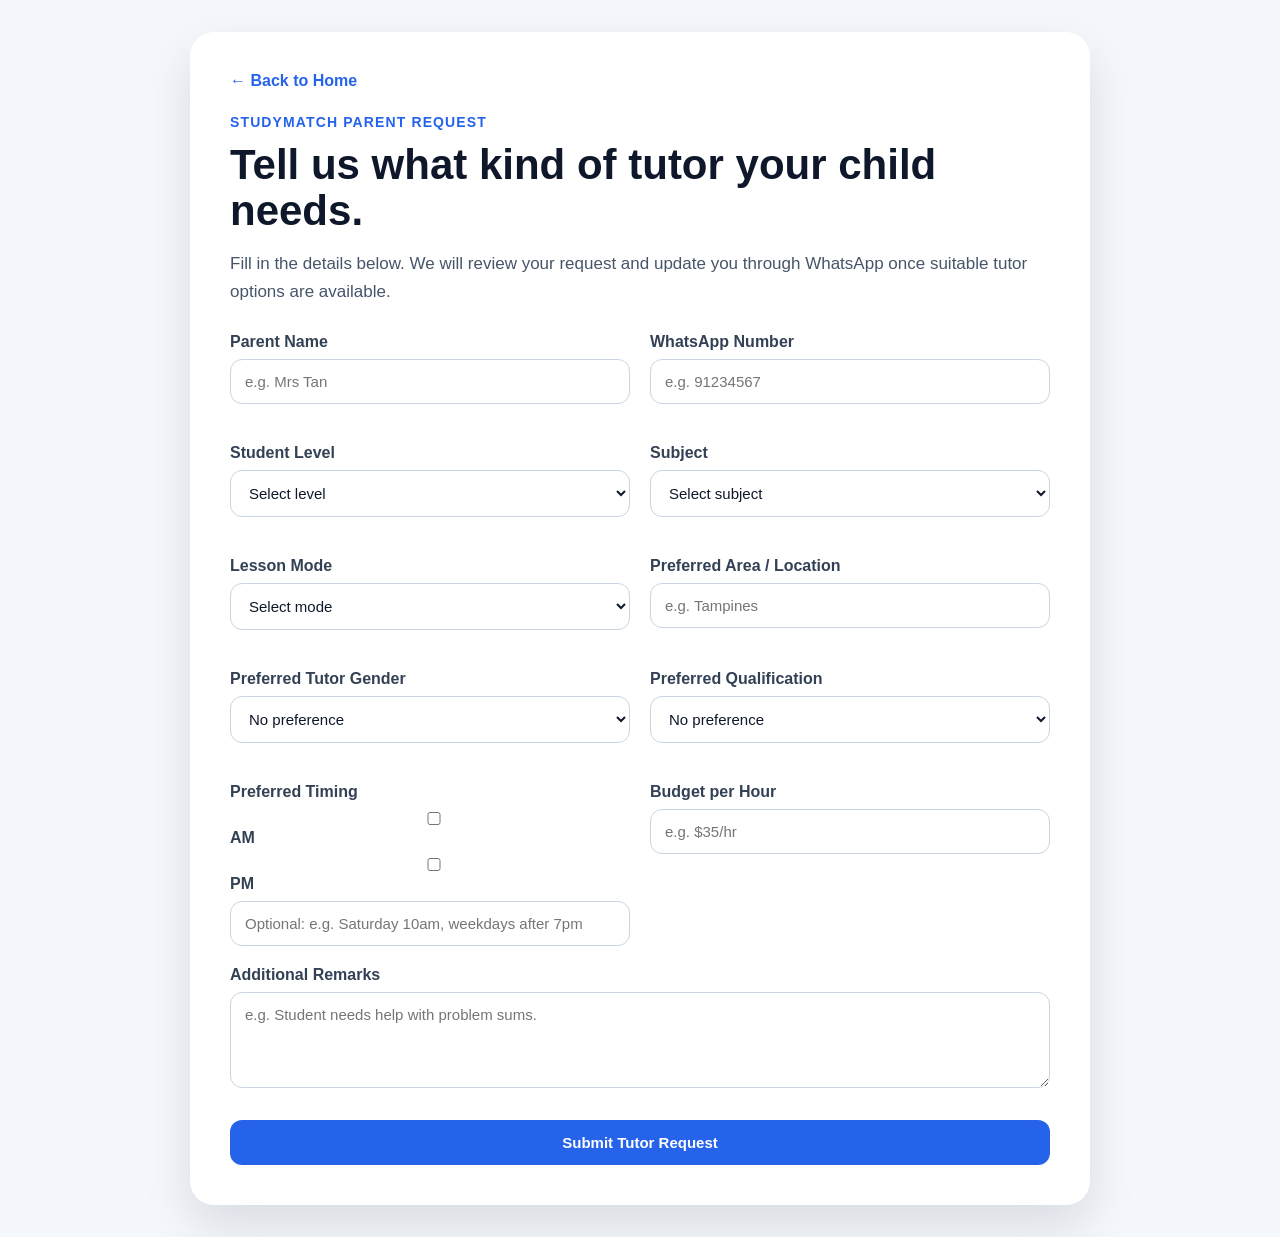
==== parent-request.html @ 978fb768 "Update parent timing preference fields" ====
<!DOCTYPE html>
<html lang="en">
<head>
  <meta charset="UTF-8" />
  <meta name="viewport" content="width=device-width, initial-scale=1.0" />
  <title>StudyMatch | Parent Tutor Request</title>
  <link rel="stylesheet" href="css/style.css" />
</head>
<body>
  <main class="page-wrapper">
    <section class="form-card">
      <a href="./index.html" class="back-link">← Back to Home</a>

      <p class="eyebrow">StudyMatch Parent Request</p>
      <h1>Tell us what kind of tutor your child needs.</h1>

      <p class="hero-text">
        Fill in the details below. We will review your request and update you through
        WhatsApp once suitable tutor options are available.
      </p>

      <form id="parentRequestForm">
        <div class="form-grid">
          <div class="form-group">
            <label for="parentName">Parent Name</label>
            <input type="text" id="parentName" required placeholder="e.g. Mrs Tan" />
          </div>

          <div class="form-group">
            <label for="whatsappNumber">WhatsApp Number</label>
            <input type="tel" id="whatsappNumber" required placeholder="e.g. 91234567" />
          </div>

          <div class="form-group">
            <label for="studentLevel">Student Level</label>
            <select id="studentLevel" required>
              <option value="">Select level</option>
              <option>Primary 1</option>
              <option>Primary 2</option>
              <option>Primary 3</option>
              <option>Primary 4</option>
              <option>Primary 5</option>
              <option>Primary 6</option>
              <option>Secondary 1</option>
              <option>Secondary 2</option>
              <option>Secondary 3</option>
              <option>Secondary 4</option>
              <option>JC 1</option>
              <option>JC 2</option>
            </select>
          </div>

          <div class="form-group">
  <label for="subjects">Subject</label>
  <select id="subjects" required>
    <option value="">Select subject</option>

    <optgroup label="Primary School">
      <option>Primary English</option>
      <option>Primary Mathematics</option>
      <option>Primary Science</option>
      <option>Primary Chinese</option>
      <option>Primary Malay</option>
      <option>Primary Tamil</option>
      <option>Primary Higher Chinese</option>
      <option>Primary Higher Malay</option>
      <option>Primary Higher Tamil</option>
    </optgroup>

    <optgroup label="Secondary School - Core Subjects">
      <option>Secondary English</option>
      <option>Secondary Mathematics</option>
      <option>Secondary Additional Mathematics</option>
      <option>Secondary Science</option>
      <option>Secondary Chinese</option>
      <option>Secondary Malay</option>
      <option>Secondary Tamil</option>
      <option>Secondary Higher Chinese</option>
      <option>Secondary Higher Malay</option>
      <option>Secondary Higher Tamil</option>
      <option>Secondary Literature</option>
      <option>Secondary History</option>
      <option>Secondary Geography</option>
      <option>Secondary Social Studies</option>
    </optgroup>

    <optgroup label="Secondary School - Sciences">
      <option>Secondary Biology</option>
      <option>Secondary Chemistry</option>
      <option>Secondary Physics</option>
      <option>Secondary Combined Science (Bio/Chem)</option>
      <option>Secondary Combined Science (Chem/Physics)</option>
      <option>Secondary Combined Science (Physics/Bio)</option>
    </optgroup>

    <optgroup label="Secondary School - Other Subjects">
      <option>Principles of Accounts (POA)</option>
      <option>Design and Technology (D&T)</option>
      <option>Food and Consumer Education (FCE)</option>
      <option>Art</option>
      <option>Music</option>
    </optgroup>

    <optgroup label="Junior College / A-Level">
      <option>JC General Paper (GP)</option>
      <option>JC Project Work</option>
      <option>JC H1 Mathematics</option>
      <option>JC H2 Mathematics</option>
      <option>JC Further Mathematics</option>
      <option>JC H1 Biology</option>
      <option>JC H2 Biology</option>
      <option>JC H1 Chemistry</option>
      <option>JC H2 Chemistry</option>
      <option>JC H1 Physics</option>
      <option>JC H2 Physics</option>
      <option>JC Economics</option>
      <option>JC Literature</option>
      <option>JC History</option>
      <option>JC Geography</option>
      <option>JC China Studies in English</option>
      <option>JC Knowledge and Inquiry</option>
    </optgroup>

    <optgroup label="Others">
      <option>Phonics / Reading</option>
      <option>Creative Writing</option>
      <option>Study Skills / Exam Preparation</option>
      <option>Others</option>
    </optgroup>
  </select>
</div>

          <div class="form-group">
            <label for="lessonMode">Lesson Mode</label>
            <select id="lessonMode" required>
              <option value="">Select mode</option>
              <option>Physical</option>
              <option>Online</option>
              <option>Either</option>
            </select>
          </div>

          <div class="form-group">
            <label for="area">Preferred Area / Location</label>
            <input type="text" id="area" required placeholder="e.g. Tampines" />
          </div>

          <div class="form-group">
            <label for="preferredGender">Preferred Tutor Gender</label>
            <select id="preferredGender">
              <option>No preference</option>
              <option>Male</option>
              <option>Female</option>
            </select>
          </div>

          <div class="form-group">
            <label for="qualification">Preferred Qualification</label>
            <select id="qualification">
              <option>No preference</option>
              <option>Diploma and above</option>
              <option>Undergraduate and above</option>
              <option>Degree holder</option>
              <option>MOE / NIE-trained</option>
            </select>
          </div>

          <div class="form-group">
  <label>Preferred Timing</label>

  <div class="timing-toggle">
    <label class="timing-option">
      <input type="checkbox" name="preferredTimingPeriod" value="AM" />
      <span>AM</span>
    </label>

    <label class="timing-option">
      <input type="checkbox" name="preferredTimingPeriod" value="PM" />
      <span>PM</span>
    </label>
  </div>

  <input
    type="text"
    id="specificTiming"
    class="timing-input"
    placeholder="Optional: e.g. Saturday 10am, weekdays after 7pm"
  />
</div>

          <div class="form-group">
            <label for="budget">Budget per Hour</label>
            <input type="text" id="budget" placeholder="e.g. $35/hr" />
          </div>
        </div>

        <div class="form-group full-width">
          <label for="remarks">Additional Remarks</label>
          <textarea id="remarks" rows="4" placeholder="e.g. Student needs help with problem sums."></textarea>
        </div>

        <button type="submit" class="btn btn-primary full-button">
          Submit Tutor Request
        </button>
      </form>

      <div id="confirmationBox" class="confirmation-box hidden">
        <h2>Request Submitted Successfully</h2>
        <p id="confirmationText"></p>

        <h3>Generated Telegram Job Message</h3>
        <textarea id="telegramMessage" rows="12" readonly></textarea>

        <button id="copyTelegramMessage" class="btn btn-secondary full-button">
          Copy Telegram Message
        </button>
      </div>
    </section>
  </main>

  <script src="js/storage.js"></script>
  <script src="js/parent-request.js"></script>
</body>
</html>
---- css/style.css ----
* {
  box-sizing: border-box;
}

body {
  margin: 0;
  font-family: Arial, Helvetica, sans-serif;
  background: #f4f7fb;
  color: #1f2937;
}

.page-wrapper {
  min-height: 100vh;
  display: flex;
  justify-content: center;
  align-items: center;
  padding: 32px 16px;
}

.hero-card,
.form-card {
  width: 100%;
  max-width: 900px;
  background: #ffffff;
  border-radius: 24px;
  padding: 40px;
  box-shadow: 0 20px 50px rgba(15, 23, 42, 0.12);
}

.hero-card {
  max-width: 760px;
  text-align: center;
}

.eyebrow {
  margin: 0 0 12px;
  font-size: 14px;
  font-weight: 700;
  letter-spacing: 0.08em;
  text-transform: uppercase;
  color: #2563eb;
}

h1 {
  margin: 0 0 16px;
  font-size: 42px;
  line-height: 1.1;
  color: #0f172a;
}

h2 {
  margin-top: 0;
  color: #0f172a;
}

h3 {
  margin-top: 24px;
  color: #0f172a;
}

.hero-text {
  margin: 0 0 28px;
  font-size: 17px;
  line-height: 1.6;
  color: #475569;
}

.button-group {
  display: flex;
  gap: 16px;
  justify-content: center;
  flex-wrap: wrap;
}

.btn {
  display: inline-block;
  border: none;
  border-radius: 12px;
  padding: 14px 20px;
  font-size: 15px;
  font-weight: 700;
  text-decoration: none;
  cursor: pointer;
  transition: 0.2s ease;
}

.btn-primary {
  background: #2563eb;
  color: #ffffff;
}

.btn-primary:hover {
  background: #1d4ed8;
}

.btn-secondary {
  background: #e2e8f0;
  color: #0f172a;
}

.btn-secondary:hover {
  background: #cbd5e1;
}

.disabled-link {
  opacity: 0.65;
  pointer-events: none;
}

.small-note {
  margin-top: 18px;
  font-size: 14px;
  color: #64748b;
}

.back-link {
  display: inline-block;
  margin-bottom: 24px;
  color: #2563eb;
  font-weight: 700;
  text-decoration: none;
}

.form-grid {
  display: grid;
  grid-template-columns: repeat(2, 1fr);
  gap: 20px;
}

.form-group {
  margin-bottom: 20px;
}

.full-width {
  width: 100%;
}

label {
  display: block;
  margin-bottom: 8px;
  font-weight: 700;
  color: #334155;
}

input,
select,
textarea {
  width: 100%;
  border: 1px solid #cbd5e1;
  border-radius: 12px;
  padding: 13px 14px;
  font-size: 15px;
  font-family: inherit;
  background: #ffffff;
  color: #0f172a;
}

input:focus,
select:focus,
textarea:focus {
  outline: none;
  border-color: #2563eb;
  box-shadow: 0 0 0 3px rgba(37, 99, 235, 0.15);
}

.full-button {
  width: 100%;
  margin-top: 8px;
}

.confirmation-box {
  margin-top: 32px;
  padding: 24px;
  border-radius: 18px;
  background: #eff6ff;
  border: 1px solid #bfdbfe;
}

.confirmation-box textarea {
  margin-top: 8px;
  resize: vertical;
  background: #ffffff;
}

.hidden {
  display: none;
}

@media (max-width: 720px) {
  .hero-card,
  .form-card {
    padding: 28px;
  }

  h1 {
    font-size: 32px;
  }

  .form-grid {
    grid-template-columns: 1fr;
  }
}
.mini-flow {
  display: grid;
  grid-template-columns: repeat(3, 1fr);
  gap: 14px;
  margin-top: 32px;
  text-align: left;
}

.mini-flow div {
  background: #f8fafc;
  border: 1px solid #e2e8f0;
  border-radius: 16px;
  padding: 18px;
}

.mini-flow strong {
  display: block;
  margin-bottom: 8px;
  color: #0f172a;
  font-size: 15px;
}

.mini-flow span {
  display: block;
  color: #64748b;
  font-size: 14px;
  line-height: 1.45;
}

@media (max-width: 720px) {
  .mini-flow {
    grid-template-columns: 1fr;
  }
}
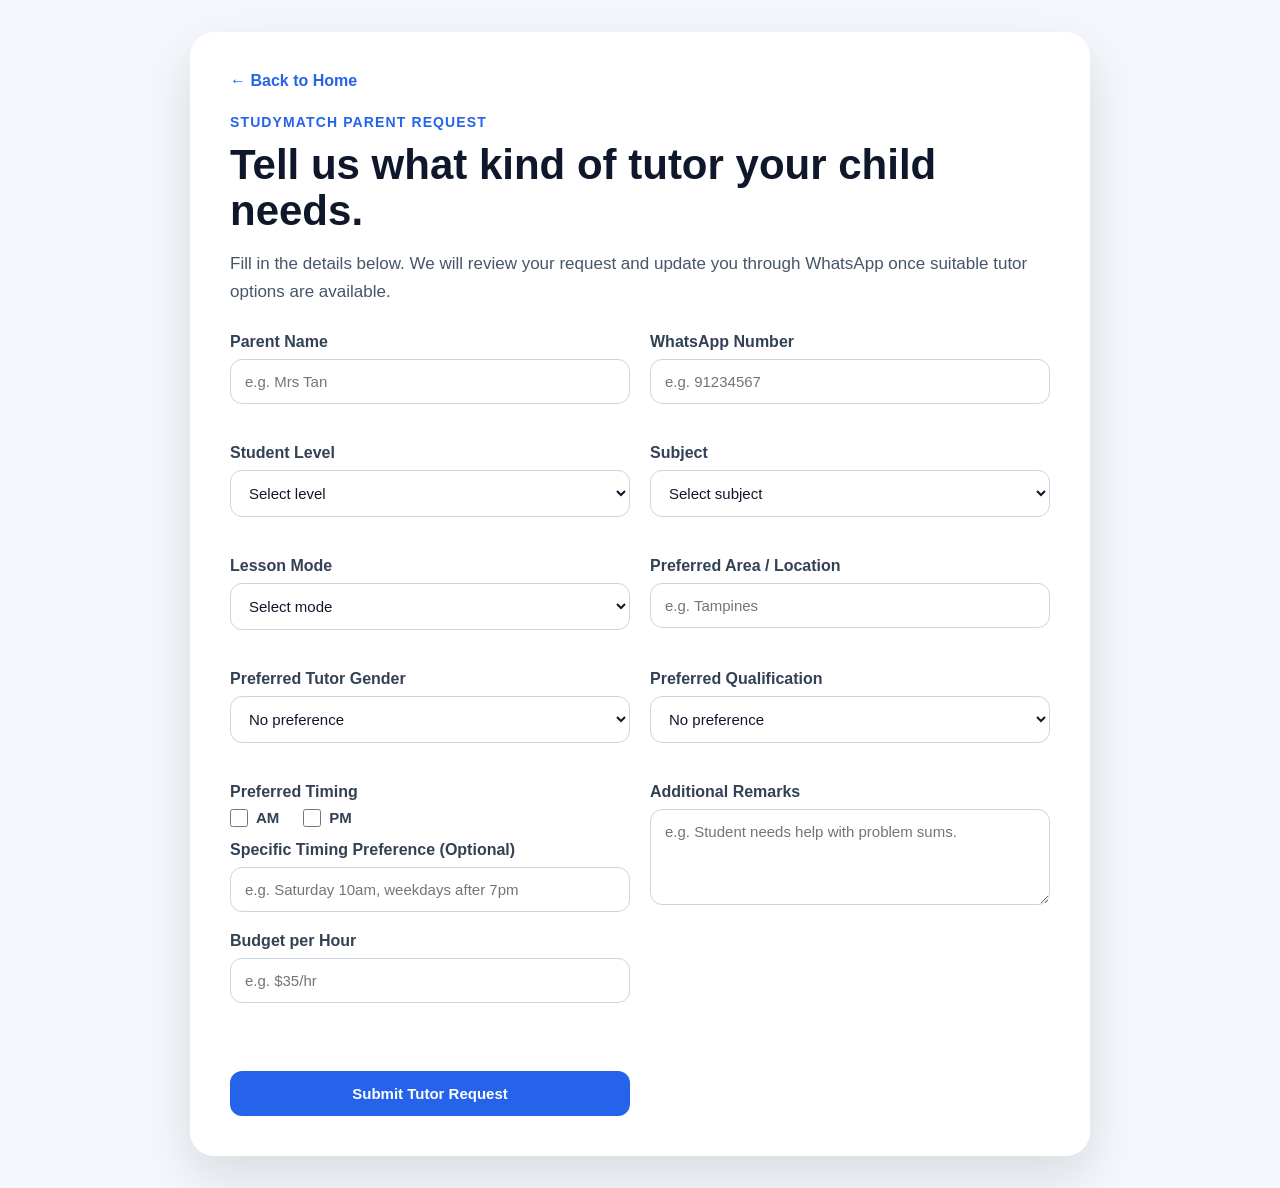
==== commit 4425f2cf: "Fix AM PM checkbox styling" ====
--- a/parent-request.html
+++ b/parent-request.html
@@ -166,25 +166,26 @@
           </div>
 
           <div class="form-group">
+  <div class="form-group">
   <label>Preferred Timing</label>
 
-  <div class="timing-toggle">
-    <label class="timing-option">
+  <div class="checkbox-group">
+    <label class="checkbox-option">
       <input type="checkbox" name="preferredTimingPeriod" value="AM" />
       <span>AM</span>
     </label>
 
-    <label class="timing-option">
+    <label class="checkbox-option">
       <input type="checkbox" name="preferredTimingPeriod" value="PM" />
       <span>PM</span>
     </label>
   </div>
 
+  <label for="specificTiming" class="sub-label">Specific Timing Preference <span>(Optional)</span></label>
   <input
     type="text"
     id="specificTiming"
-    class="timing-input"
-    placeholder="Optional: e.g. Saturday 10am, weekdays after 7pm"
+    placeholder="e.g. Saturday 10am, weekdays after 7pm"
   />
 </div>
 
--- a/css/style.css
+++ b/css/style.css
@@ -186,20 +186,6 @@
   display: none;
 }
 
-@media (max-width: 720px) {
-  .hero-card,
-  .form-card {
-    padding: 28px;
-  }
-
-  h1 {
-    font-size: 32px;
-  }
-
-  .form-grid {
-    grid-template-columns: 1fr;
-  }
-}
 .mini-flow {
   display: grid;
   grid-template-columns: repeat(3, 1fr);
@@ -229,7 +215,54 @@
   line-height: 1.45;
 }
 
+/* Clean checkbox layout for AM/PM timing */
+.checkbox-group {
+  display: flex;
+  align-items: center;
+  gap: 24px;
+  margin-bottom: 14px;
+}
+
+.checkbox-option {
+  display: inline-flex;
+  align-items: center;
+  gap: 8px;
+  margin: 0;
+  width: auto;
+  font-weight: 700;
+  color: #334155;
+  cursor: pointer;
+}
+
+.checkbox-option input[type="checkbox"] {
+  width: 18px;
+  height: 18px;
+  margin: 0;
+  padding: 0;
+  flex: 0 0 auto;
+  accent-color: #2563eb;
+  cursor: pointer;
+}
+
+.checkbox-option span {
+  line-height: 1;
+  font-size: 15px;
+}
+
 @media (max-width: 720px) {
+  .hero-card,
+  .form-card {
+    padding: 28px;
+  }
+
+  h1 {
+    font-size: 32px;
+  }
+
+  .form-grid {
+    grid-template-columns: 1fr;
+  }
+
   .mini-flow {
     grid-template-columns: 1fr;
   }
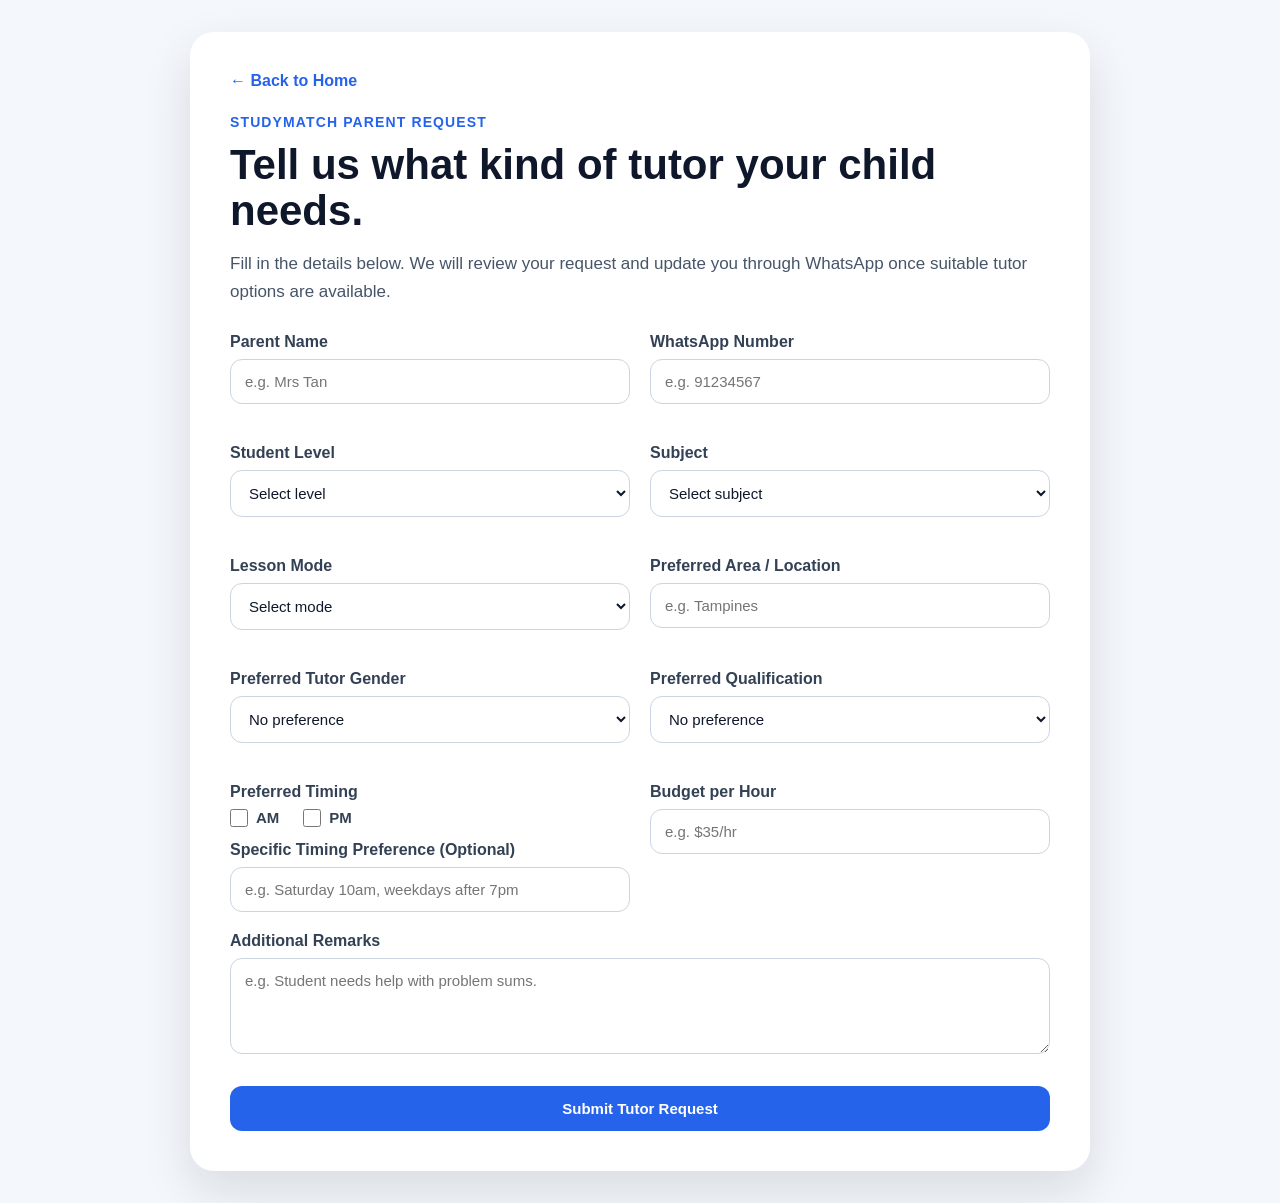
==== commit cecc8ac8: "Fix form submit issues(hopefully)" ====
--- a/parent-request.html
+++ b/parent-request.html
@@ -51,84 +51,84 @@
           </div>
 
           <div class="form-group">
-  <label for="subjects">Subject</label>
-  <select id="subjects" required>
-    <option value="">Select subject</option>
-
-    <optgroup label="Primary School">
-      <option>Primary English</option>
-      <option>Primary Mathematics</option>
-      <option>Primary Science</option>
-      <option>Primary Chinese</option>
-      <option>Primary Malay</option>
-      <option>Primary Tamil</option>
-      <option>Primary Higher Chinese</option>
-      <option>Primary Higher Malay</option>
-      <option>Primary Higher Tamil</option>
-    </optgroup>
-
-    <optgroup label="Secondary School - Core Subjects">
-      <option>Secondary English</option>
-      <option>Secondary Mathematics</option>
-      <option>Secondary Additional Mathematics</option>
-      <option>Secondary Science</option>
-      <option>Secondary Chinese</option>
-      <option>Secondary Malay</option>
-      <option>Secondary Tamil</option>
-      <option>Secondary Higher Chinese</option>
-      <option>Secondary Higher Malay</option>
-      <option>Secondary Higher Tamil</option>
-      <option>Secondary Literature</option>
-      <option>Secondary History</option>
-      <option>Secondary Geography</option>
-      <option>Secondary Social Studies</option>
-    </optgroup>
-
-    <optgroup label="Secondary School - Sciences">
-      <option>Secondary Biology</option>
-      <option>Secondary Chemistry</option>
-      <option>Secondary Physics</option>
-      <option>Secondary Combined Science (Bio/Chem)</option>
-      <option>Secondary Combined Science (Chem/Physics)</option>
-      <option>Secondary Combined Science (Physics/Bio)</option>
-    </optgroup>
-
-    <optgroup label="Secondary School - Other Subjects">
-      <option>Principles of Accounts (POA)</option>
-      <option>Design and Technology (D&T)</option>
-      <option>Food and Consumer Education (FCE)</option>
-      <option>Art</option>
-      <option>Music</option>
-    </optgroup>
-
-    <optgroup label="Junior College / A-Level">
-      <option>JC General Paper (GP)</option>
-      <option>JC Project Work</option>
-      <option>JC H1 Mathematics</option>
-      <option>JC H2 Mathematics</option>
-      <option>JC Further Mathematics</option>
-      <option>JC H1 Biology</option>
-      <option>JC H2 Biology</option>
-      <option>JC H1 Chemistry</option>
-      <option>JC H2 Chemistry</option>
-      <option>JC H1 Physics</option>
-      <option>JC H2 Physics</option>
-      <option>JC Economics</option>
-      <option>JC Literature</option>
-      <option>JC History</option>
-      <option>JC Geography</option>
-      <option>JC China Studies in English</option>
-      <option>JC Knowledge and Inquiry</option>
-    </optgroup>
-
-    <optgroup label="Others">
-      <option>Phonics / Reading</option>
-      <option>Creative Writing</option>
-      <option>Study Skills / Exam Preparation</option>
-      <option>Others</option>
-    </optgroup>
-  </select>
-</div>
+            <label for="subjects">Subject</label>
+            <select id="subjects" required>
+              <option value="">Select subject</option>
+
+              <optgroup label="Primary School">
+                <option>Primary English</option>
+                <option>Primary Mathematics</option>
+                <option>Primary Science</option>
+                <option>Primary Chinese</option>
+                <option>Primary Malay</option>
+                <option>Primary Tamil</option>
+                <option>Primary Higher Chinese</option>
+                <option>Primary Higher Malay</option>
+                <option>Primary Higher Tamil</option>
+              </optgroup>
+
+              <optgroup label="Secondary School - Core Subjects">
+                <option>Secondary English</option>
+                <option>Secondary Mathematics</option>
+                <option>Secondary Additional Mathematics</option>
+                <option>Secondary Science</option>
+                <option>Secondary Chinese</option>
+                <option>Secondary Malay</option>
+                <option>Secondary Tamil</option>
+                <option>Secondary Higher Chinese</option>
+                <option>Secondary Higher Malay</option>
+                <option>Secondary Higher Tamil</option>
+                <option>Secondary Literature</option>
+                <option>Secondary History</option>
+                <option>Secondary Geography</option>
+                <option>Secondary Social Studies</option>
+              </optgroup>
+
+              <optgroup label="Secondary School - Sciences">
+                <option>Secondary Biology</option>
+                <option>Secondary Chemistry</option>
+                <option>Secondary Physics</option>
+                <option>Secondary Combined Science (Bio/Chem)</option>
+                <option>Secondary Combined Science (Chem/Physics)</option>
+                <option>Secondary Combined Science (Physics/Bio)</option>
+              </optgroup>
+
+              <optgroup label="Secondary School - Other Subjects">
+                <option>Principles of Accounts (POA)</option>
+                <option>Design and Technology (D&T)</option>
+                <option>Food and Consumer Education (FCE)</option>
+                <option>Art</option>
+                <option>Music</option>
+              </optgroup>
+
+              <optgroup label="Junior College / A-Level">
+                <option>JC General Paper (GP)</option>
+                <option>JC Project Work</option>
+                <option>JC H1 Mathematics</option>
+                <option>JC H2 Mathematics</option>
+                <option>JC Further Mathematics</option>
+                <option>JC H1 Biology</option>
+                <option>JC H2 Biology</option>
+                <option>JC H1 Chemistry</option>
+                <option>JC H2 Chemistry</option>
+                <option>JC H1 Physics</option>
+                <option>JC H2 Physics</option>
+                <option>JC Economics</option>
+                <option>JC Literature</option>
+                <option>JC History</option>
+                <option>JC Geography</option>
+                <option>JC China Studies in English</option>
+                <option>JC Knowledge and Inquiry</option>
+              </optgroup>
+
+              <optgroup label="Others">
+                <option>Phonics / Reading</option>
+                <option>Creative Writing</option>
+                <option>Study Skills / Exam Preparation</option>
+                <option>Others</option>
+              </optgroup>
+            </select>
+          </div>
 
           <div class="form-group">
             <label for="lessonMode">Lesson Mode</label>
@@ -166,28 +166,30 @@
           </div>
 
           <div class="form-group">
-  <div class="form-group">
-  <label>Preferred Timing</label>
-
-  <div class="checkbox-group">
-    <label class="checkbox-option">
-      <input type="checkbox" name="preferredTimingPeriod" value="AM" />
-      <span>AM</span>
-    </label>
-
-    <label class="checkbox-option">
-      <input type="checkbox" name="preferredTimingPeriod" value="PM" />
-      <span>PM</span>
-    </label>
-  </div>
-
-  <label for="specificTiming" class="sub-label">Specific Timing Preference <span>(Optional)</span></label>
-  <input
-    type="text"
-    id="specificTiming"
-    placeholder="e.g. Saturday 10am, weekdays after 7pm"
-  />
-</div>
+            <label>Preferred Timing</label>
+
+            <div class="checkbox-group">
+              <label class="checkbox-option">
+                <input type="checkbox" name="preferredTimingPeriod" value="AM" />
+                <span>AM</span>
+              </label>
+
+              <label class="checkbox-option">
+                <input type="checkbox" name="preferredTimingPeriod" value="PM" />
+                <span>PM</span>
+              </label>
+            </div>
+
+            <label for="specificTiming" class="sub-label">
+              Specific Timing Preference <span>(Optional)</span>
+            </label>
+
+            <input
+              type="text"
+              id="specificTiming"
+              placeholder="e.g. Saturday 10am, weekdays after 7pm"
+            />
+          </div>
 
           <div class="form-group">
             <label for="budget">Budget per Hour</label>
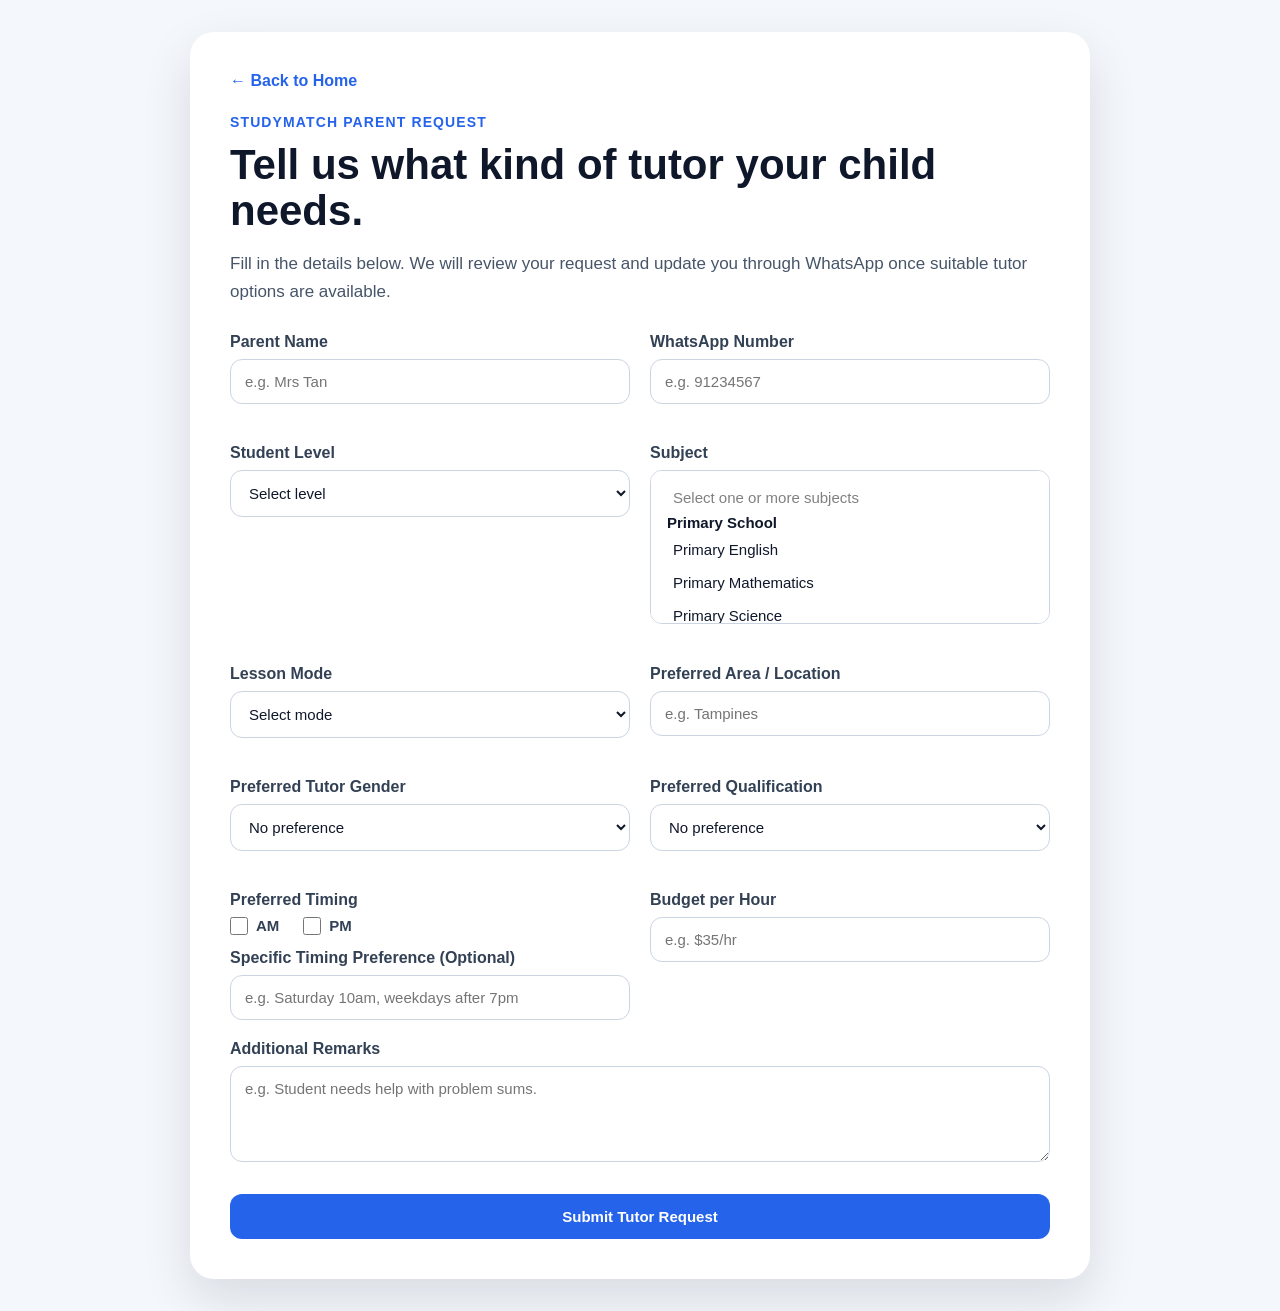
==== commit b2e57e66: "Make subject fields multi-select" ====
--- a/parent-request.html
+++ b/parent-request.html
@@ -52,8 +52,8 @@
 
           <div class="form-group">
             <label for="subjects">Subject</label>
-            <select id="subjects" required>
-              <option value="">Select subject</option>
+            <select id="subjects" multiple required class="multi-select">
+              <option disabled>Select one or more subjects</option>
 
               <optgroup label="Primary School">
                 <option>Primary English</option>
--- a/css/style.css
+++ b/css/style.css
@@ -266,4 +266,13 @@
   .mini-flow {
     grid-template-columns: 1fr;
   }
+}
+
+.multi-select {
+  min-height: 150px;
+  padding: 10px 14px;
+}
+
+.multi-select option {
+  padding: 8px;
 }
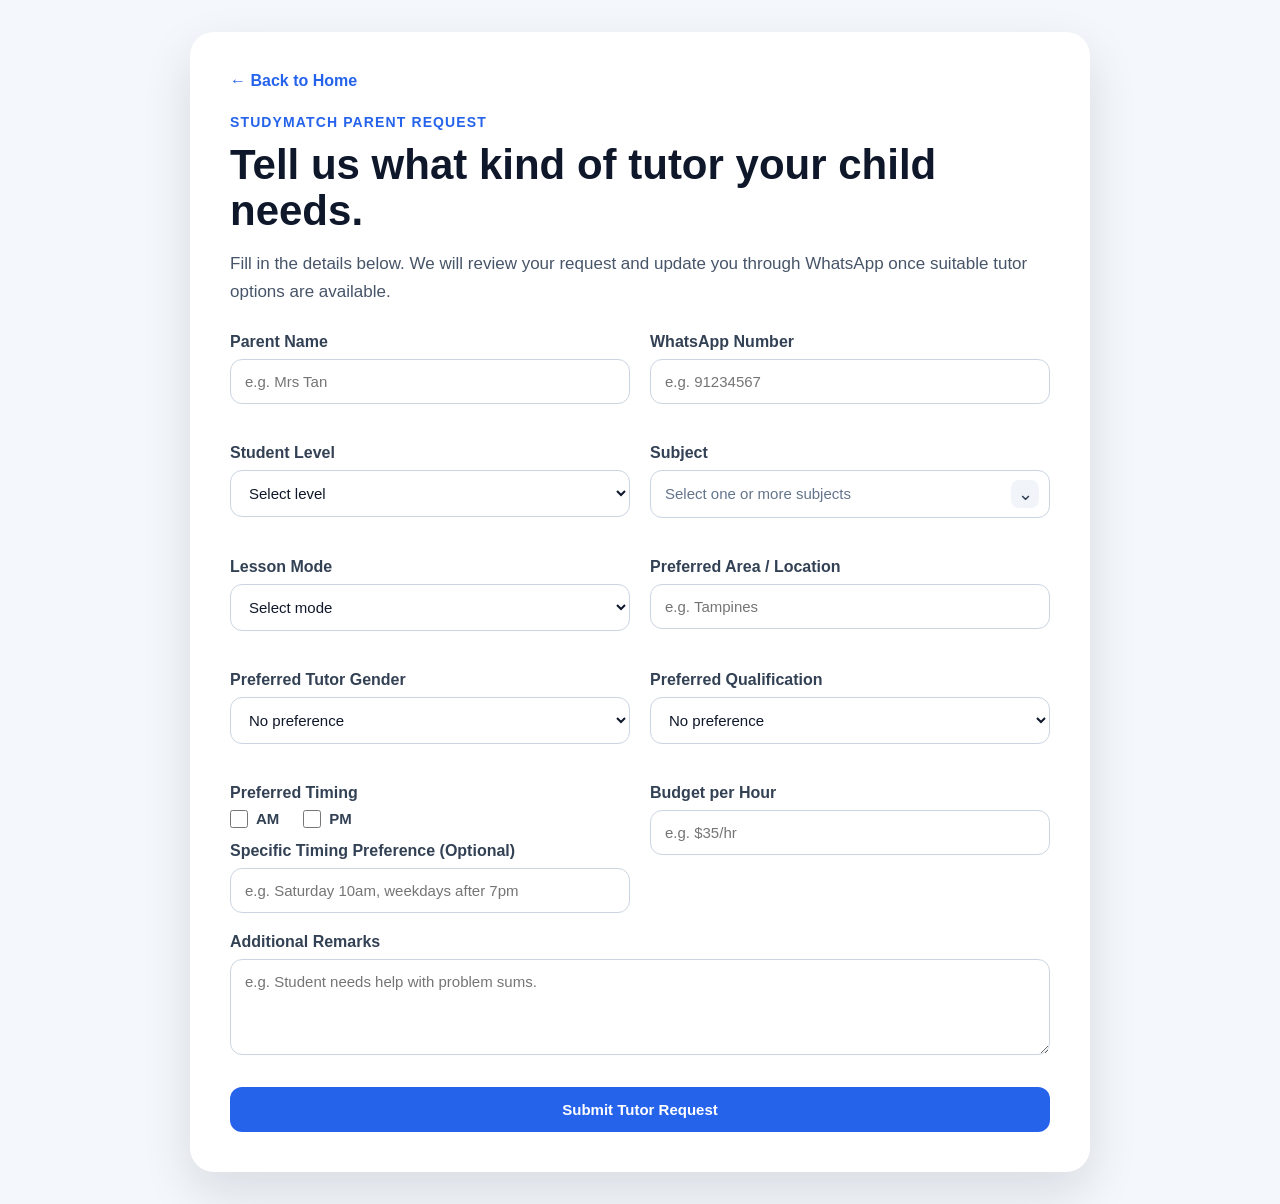
==== commit 414b3742: "Add tag style subject dropdowns" ====
--- a/parent-request.html
+++ b/parent-request.html
@@ -51,83 +51,87 @@
           </div>
 
           <div class="form-group">
-            <label for="subjects">Subject</label>
-            <select id="subjects" multiple required class="multi-select">
-              <option disabled>Select one or more subjects</option>
-
-              <optgroup label="Primary School">
-                <option>Primary English</option>
-                <option>Primary Mathematics</option>
-                <option>Primary Science</option>
-                <option>Primary Chinese</option>
-                <option>Primary Malay</option>
-                <option>Primary Tamil</option>
-                <option>Primary Higher Chinese</option>
-                <option>Primary Higher Malay</option>
-                <option>Primary Higher Tamil</option>
-              </optgroup>
-
-              <optgroup label="Secondary School - Core Subjects">
-                <option>Secondary English</option>
-                <option>Secondary Mathematics</option>
-                <option>Secondary Additional Mathematics</option>
-                <option>Secondary Science</option>
-                <option>Secondary Chinese</option>
-                <option>Secondary Malay</option>
-                <option>Secondary Tamil</option>
-                <option>Secondary Higher Chinese</option>
-                <option>Secondary Higher Malay</option>
-                <option>Secondary Higher Tamil</option>
-                <option>Secondary Literature</option>
-                <option>Secondary History</option>
-                <option>Secondary Geography</option>
-                <option>Secondary Social Studies</option>
-              </optgroup>
-
-              <optgroup label="Secondary School - Sciences">
-                <option>Secondary Biology</option>
-                <option>Secondary Chemistry</option>
-                <option>Secondary Physics</option>
-                <option>Secondary Combined Science (Bio/Chem)</option>
-                <option>Secondary Combined Science (Chem/Physics)</option>
-                <option>Secondary Combined Science (Physics/Bio)</option>
-              </optgroup>
-
-              <optgroup label="Secondary School - Other Subjects">
-                <option>Principles of Accounts (POA)</option>
-                <option>Design and Technology (D&T)</option>
-                <option>Food and Consumer Education (FCE)</option>
-                <option>Art</option>
-                <option>Music</option>
-              </optgroup>
-
-              <optgroup label="Junior College / A-Level">
-                <option>JC General Paper (GP)</option>
-                <option>JC Project Work</option>
-                <option>JC H1 Mathematics</option>
-                <option>JC H2 Mathematics</option>
-                <option>JC Further Mathematics</option>
-                <option>JC H1 Biology</option>
-                <option>JC H2 Biology</option>
-                <option>JC H1 Chemistry</option>
-                <option>JC H2 Chemistry</option>
-                <option>JC H1 Physics</option>
-                <option>JC H2 Physics</option>
-                <option>JC Economics</option>
-                <option>JC Literature</option>
-                <option>JC History</option>
-                <option>JC Geography</option>
-                <option>JC China Studies in English</option>
-                <option>JC Knowledge and Inquiry</option>
-              </optgroup>
-
-              <optgroup label="Others">
-                <option>Phonics / Reading</option>
-                <option>Creative Writing</option>
-                <option>Study Skills / Exam Preparation</option>
-                <option>Others</option>
-              </optgroup>
-            </select>
+            <label>Subject</label>
+
+            <div class="tag-select-wrapper" data-input-id="subjects">
+              <div class="tag-select-display">
+                <div class="selected-tags"></div>
+                <button type="button" class="tag-select-toggle">⌄</button>
+              </div>
+
+              <div class="tag-select-menu hidden">
+                <input type="text" class="tag-search" placeholder="Search subjects..." />
+
+                <div class="tag-option-group">Primary School</div>
+                <button type="button" class="tag-option" data-value="Primary English">Primary English</button>
+                <button type="button" class="tag-option" data-value="Primary Mathematics">Primary Mathematics</button>
+                <button type="button" class="tag-option" data-value="Primary Science">Primary Science</button>
+                <button type="button" class="tag-option" data-value="Primary Chinese">Primary Chinese</button>
+                <button type="button" class="tag-option" data-value="Primary Malay">Primary Malay</button>
+                <button type="button" class="tag-option" data-value="Primary Tamil">Primary Tamil</button>
+                <button type="button" class="tag-option" data-value="Primary Higher Chinese">Primary Higher Chinese</button>
+                <button type="button" class="tag-option" data-value="Primary Higher Malay">Primary Higher Malay</button>
+                <button type="button" class="tag-option" data-value="Primary Higher Tamil">Primary Higher Tamil</button>
+
+                <div class="tag-option-group">Secondary School - Core Subjects</div>
+                <button type="button" class="tag-option" data-value="Secondary English">Secondary English</button>
+                <button type="button" class="tag-option" data-value="Secondary Mathematics">Secondary Mathematics</button>
+                <button type="button" class="tag-option" data-value="Secondary Additional Mathematics">Secondary Additional Mathematics</button>
+                <button type="button" class="tag-option" data-value="Secondary Science">Secondary Science</button>
+                <button type="button" class="tag-option" data-value="Secondary Chinese">Secondary Chinese</button>
+                <button type="button" class="tag-option" data-value="Secondary Malay">Secondary Malay</button>
+                <button type="button" class="tag-option" data-value="Secondary Tamil">Secondary Tamil</button>
+                <button type="button" class="tag-option" data-value="Secondary Higher Chinese">Secondary Higher Chinese</button>
+                <button type="button" class="tag-option" data-value="Secondary Higher Malay">Secondary Higher Malay</button>
+                <button type="button" class="tag-option" data-value="Secondary Higher Tamil">Secondary Higher Tamil</button>
+                <button type="button" class="tag-option" data-value="Secondary Literature">Secondary Literature</button>
+                <button type="button" class="tag-option" data-value="Secondary History">Secondary History</button>
+                <button type="button" class="tag-option" data-value="Secondary Geography">Secondary Geography</button>
+                <button type="button" class="tag-option" data-value="Secondary Social Studies">Secondary Social Studies</button>
+
+                <div class="tag-option-group">Secondary School - Sciences</div>
+                <button type="button" class="tag-option" data-value="Secondary Biology">Secondary Biology</button>
+                <button type="button" class="tag-option" data-value="Secondary Chemistry">Secondary Chemistry</button>
+                <button type="button" class="tag-option" data-value="Secondary Physics">Secondary Physics</button>
+                <button type="button" class="tag-option" data-value="Secondary Combined Science (Bio/Chem)">Secondary Combined Science (Bio/Chem)</button>
+                <button type="button" class="tag-option" data-value="Secondary Combined Science (Chem/Physics)">Secondary Combined Science (Chem/Physics)</button>
+                <button type="button" class="tag-option" data-value="Secondary Combined Science (Physics/Bio)">Secondary Combined Science (Physics/Bio)</button>
+
+                <div class="tag-option-group">Secondary School - Other Subjects</div>
+                <button type="button" class="tag-option" data-value="Principles of Accounts (POA)">Principles of Accounts (POA)</button>
+                <button type="button" class="tag-option" data-value="Design and Technology (D&T)">Design and Technology (D&T)</button>
+                <button type="button" class="tag-option" data-value="Food and Consumer Education (FCE)">Food and Consumer Education (FCE)</button>
+                <button type="button" class="tag-option" data-value="Art">Art</button>
+                <button type="button" class="tag-option" data-value="Music">Music</button>
+
+                <div class="tag-option-group">Junior College / A-Level</div>
+                <button type="button" class="tag-option" data-value="JC General Paper (GP)">JC General Paper (GP)</button>
+                <button type="button" class="tag-option" data-value="JC Project Work">JC Project Work</button>
+                <button type="button" class="tag-option" data-value="JC H1 Mathematics">JC H1 Mathematics</button>
+                <button type="button" class="tag-option" data-value="JC H2 Mathematics">JC H2 Mathematics</button>
+                <button type="button" class="tag-option" data-value="JC Further Mathematics">JC Further Mathematics</button>
+                <button type="button" class="tag-option" data-value="JC H1 Biology">JC H1 Biology</button>
+                <button type="button" class="tag-option" data-value="JC H2 Biology">JC H2 Biology</button>
+                <button type="button" class="tag-option" data-value="JC H1 Chemistry">JC H1 Chemistry</button>
+                <button type="button" class="tag-option" data-value="JC H2 Chemistry">JC H2 Chemistry</button>
+                <button type="button" class="tag-option" data-value="JC H1 Physics">JC H1 Physics</button>
+                <button type="button" class="tag-option" data-value="JC H2 Physics">JC H2 Physics</button>
+                <button type="button" class="tag-option" data-value="JC Economics">JC Economics</button>
+                <button type="button" class="tag-option" data-value="JC Literature">JC Literature</button>
+                <button type="button" class="tag-option" data-value="JC History">JC History</button>
+                <button type="button" class="tag-option" data-value="JC Geography">JC Geography</button>
+                <button type="button" class="tag-option" data-value="JC China Studies in English">JC China Studies in English</button>
+                <button type="button" class="tag-option" data-value="JC Knowledge and Inquiry">JC Knowledge and Inquiry</button>
+
+                <div class="tag-option-group">Others</div>
+                <button type="button" class="tag-option" data-value="Phonics / Reading">Phonics / Reading</button>
+                <button type="button" class="tag-option" data-value="Creative Writing">Creative Writing</button>
+                <button type="button" class="tag-option" data-value="Study Skills / Exam Preparation">Study Skills / Exam Preparation</button>
+                <button type="button" class="tag-option" data-value="Others">Others</button>
+              </div>
+            </div>
+
+            <input type="hidden" id="subjects" required />
           </div>
 
           <div class="form-group">
--- a/css/style.css
+++ b/css/style.css
@@ -268,11 +268,123 @@
   }
 }
 
-.multi-select {
-  min-height: 150px;
-  padding: 10px 14px;
-}
-
-.multi-select option {
-  padding: 8px;
+.tag-option.selected {
+  background: #dbeafe;
+  color: #1d4ed8;
+  font-weight: 700;
+}
+
+.tag-select-display {
+  min-height: 48px;
+  width: 100%;
+  border: 1px solid #cbd5e1;
+  border-radius: 12px;
+  padding: 8px 42px 8px 10px;
+  background: #ffffff;
+  display: flex;
+  align-items: center;
+  position: relative;
+  cursor: pointer;
+}
+
+.selected-tags {
+  display: flex;
+  flex-wrap: wrap;
+  gap: 8px;
+}
+
+.selected-tags:empty::before {
+  content: "Select one or more subjects";
+  color: #64748b;
+  font-size: 15px;
+  padding-left: 4px;
+}
+
+.subject-tag {
+  display: inline-flex;
+  align-items: center;
+  gap: 8px;
+  background: #e0ecff;
+  color: #1d4ed8;
+  border: 1px solid #bfdbfe;
+  border-radius: 999px;
+  padding: 6px 10px;
+  font-size: 14px;
+  font-weight: 700;
+}
+
+.subject-tag button {
+  border: none;
+  background: transparent;
+  color: #1d4ed8;
+  font-size: 16px;
+  font-weight: 900;
+  cursor: pointer;
+  line-height: 1;
+  padding: 0;
+}
+
+.tag-select-toggle {
+  position: absolute;
+  right: 10px;
+  top: 50%;
+  transform: translateY(-50%);
+  border: none;
+  background: #f1f5f9;
+  color: #334155;
+  width: 28px;
+  height: 28px;
+  border-radius: 8px;
+  cursor: pointer;
+  font-size: 18px;
+}
+
+.tag-select-menu {
+  position: absolute;
+  z-index: 20;
+  width: 100%;
+  max-height: 280px;
+  overflow-y: auto;
+  margin-top: 8px;
+  padding: 10px;
+  border: 1px solid #cbd5e1;
+  border-radius: 12px;
+  background: #ffffff;
+  box-shadow: 0 16px 35px rgba(15, 23, 42, 0.16);
+}
+
+.tag-search {
+  margin-bottom: 10px;
+}
+
+.tag-option-group {
+  padding: 10px 8px 6px;
+  color: #2563eb;
+  font-size: 13px;
+  font-weight: 800;
+  text-transform: uppercase;
+  letter-spacing: 0.04em;
+}
+
+.tag-option {
+  display: block;
+  width: 100%;
+  text-align: left;
+  border: none;
+  background: #ffffff;
+  color: #0f172a;
+  padding: 10px 8px;
+  border-radius: 8px;
+  cursor: pointer;
+  font-size: 14px;
+}
+
+.tag-option:hover {
+  background: #eff6ff;
+}
+
+.tag-option.selected {
+  background: #dbeafe;
+  color: #1d4ed8;
+  font-weight: 700;
 }
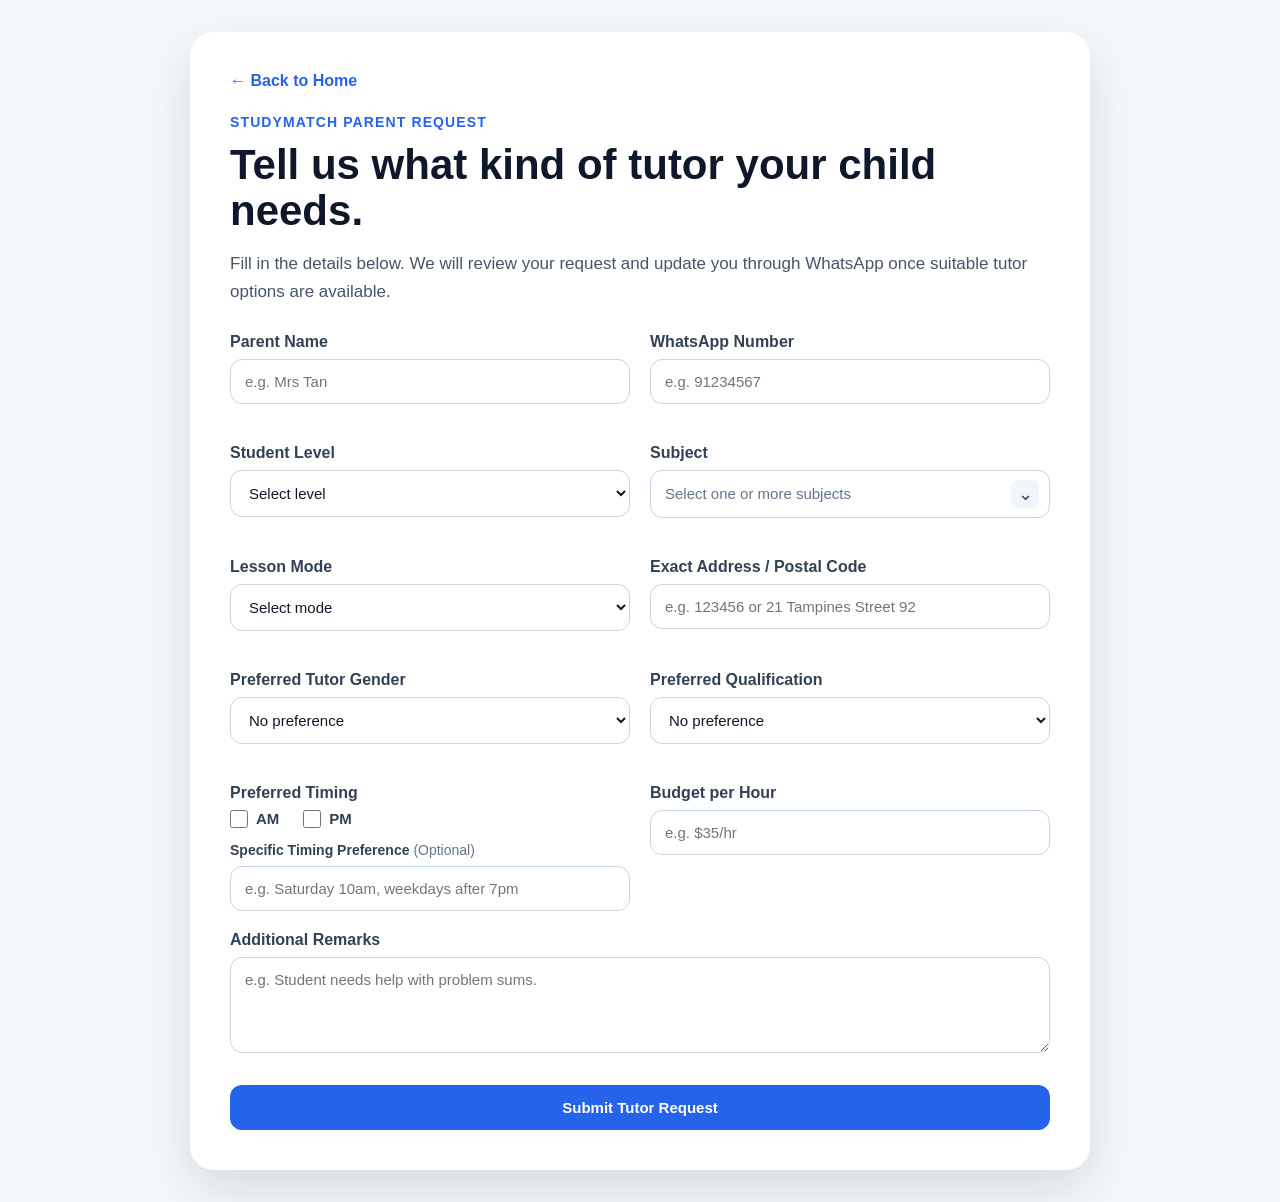
==== commit 96c74cfb: "Update parent location field label" ====
--- a/parent-request.html
+++ b/parent-request.html
@@ -45,6 +45,7 @@
               <option>Secondary 2</option>
               <option>Secondary 3</option>
               <option>Secondary 4</option>
+              <option>Secondary 5</option>
               <option>JC 1</option>
               <option>JC 2</option>
             </select>
@@ -55,7 +56,7 @@
 
             <div class="tag-select-wrapper" data-input-id="subjects">
               <div class="tag-select-display">
-                <div class="selected-tags"></div>
+                <div class="selected-tags" data-placeholder="Select one or more subjects"></div>
                 <button type="button" class="tag-select-toggle">⌄</button>
               </div>
 
@@ -145,8 +146,15 @@
           </div>
 
           <div class="form-group">
-            <label for="area">Preferred Area / Location</label>
-            <input type="text" id="area" required placeholder="e.g. Tampines" />
+            <label for="area">Exact Address / Postal Code</label>
+            <input 
+             type="text" 
+             id="area" 
+             name="area" 
+             placeholder="e.g. 123456 or 21 Tampines Street 92" 
+             autocomplete="street-address"
+             required
+             >
           </div>
 
           <div class="form-group">
--- a/css/style.css
+++ b/css/style.css
@@ -125,6 +125,10 @@
   display: grid;
   grid-template-columns: repeat(2, 1fr);
   gap: 20px;
+}
+
+.form-grid > .form-group {
+  min-width: 0;
 }
 
 .form-group {
@@ -249,34 +253,28 @@
   font-size: 15px;
 }
 
-@media (max-width: 720px) {
-  .hero-card,
-  .form-card {
-    padding: 28px;
-  }
-
-  h1 {
-    font-size: 32px;
-  }
-
-  .form-grid {
-    grid-template-columns: 1fr;
-  }
-
-  .mini-flow {
-    grid-template-columns: 1fr;
-  }
-}
-
-.tag-option.selected {
-  background: #dbeafe;
-  color: #1d4ed8;
-  font-weight: 700;
+.sub-label {
+  margin-top: 10px;
+  font-size: 14px;
+}
+
+.sub-label span {
+  color: #64748b;
+  font-weight: 400;
+}
+
+/* Tag-style dropdowns for subjects and levels */
+.tag-select-wrapper {
+  position: relative;
+  width: 100%;
+  min-width: 0;
 }
 
 .tag-select-display {
   min-height: 48px;
   width: 100%;
+  max-width: 100%;
+  min-width: 0;
   border: 1px solid #cbd5e1;
   border-radius: 12px;
   padding: 8px 42px 8px 10px;
@@ -287,14 +285,22 @@
   cursor: pointer;
 }
 
+.tag-select-display:focus-within {
+  border-color: #2563eb;
+  box-shadow: 0 0 0 3px rgba(37, 99, 235, 0.15);
+}
+
 .selected-tags {
   display: flex;
   flex-wrap: wrap;
-  gap: 8px;
+  gap: 6px;
+  width: 100%;
+  max-height: 78px;
+  overflow-y: auto;
 }
 
 .selected-tags:empty::before {
-  content: "Select one or more subjects";
+  content: attr(data-placeholder);
   color: #64748b;
   font-size: 15px;
   padding-left: 4px;
@@ -303,21 +309,22 @@
 .subject-tag {
   display: inline-flex;
   align-items: center;
-  gap: 8px;
+  gap: 6px;
   background: #e0ecff;
   color: #1d4ed8;
   border: 1px solid #bfdbfe;
   border-radius: 999px;
-  padding: 6px 10px;
-  font-size: 14px;
-  font-weight: 700;
+  padding: 5px 9px;
+  font-size: 13px;
+  font-weight: 700;
+  max-width: 100%;
 }
 
 .subject-tag button {
   border: none;
   background: transparent;
   color: #1d4ed8;
-  font-size: 16px;
+  font-size: 15px;
   font-weight: 900;
   cursor: pointer;
   line-height: 1;
@@ -339,28 +346,42 @@
   font-size: 18px;
 }
 
+.tag-select-toggle:hover {
+  background: #e2e8f0;
+}
+
 .tag-select-menu {
   position: absolute;
-  z-index: 20;
-  width: 100%;
-  max-height: 280px;
+  top: calc(100% + 8px);
+  left: 0;
+  right: auto;
+  z-index: 999;
+  width: 100% !important;
+  min-width: 0;
+  max-width: 100%;
+  max-height: 220px;
   overflow-y: auto;
-  margin-top: 8px;
-  padding: 10px;
+  overflow-x: hidden;
+  box-sizing: border-box;
+  padding: 8px;
   border: 1px solid #cbd5e1;
   border-radius: 12px;
   background: #ffffff;
-  box-shadow: 0 16px 35px rgba(15, 23, 42, 0.16);
+  box-shadow: 0 12px 28px rgba(15, 23, 42, 0.16);
 }
 
 .tag-search {
-  margin-bottom: 10px;
+  width: 100%;
+  box-sizing: border-box;
+  margin-bottom: 8px;
+  padding: 10px 12px;
+  font-size: 14px;
 }
 
 .tag-option-group {
-  padding: 10px 8px 6px;
+  padding: 8px 8px 4px;
   color: #2563eb;
-  font-size: 13px;
+  font-size: 12px;
   font-weight: 800;
   text-transform: uppercase;
   letter-spacing: 0.04em;
@@ -373,10 +394,12 @@
   border: none;
   background: #ffffff;
   color: #0f172a;
-  padding: 10px 8px;
+  padding: 8px;
   border-radius: 8px;
   cursor: pointer;
   font-size: 14px;
+  white-space: normal;
+  overflow-wrap: anywhere;
 }
 
 .tag-option:hover {
@@ -387,4 +410,27 @@
   background: #dbeafe;
   color: #1d4ed8;
   font-weight: 700;
+}
+
+@media (max-width: 720px) {
+  .hero-card,
+  .form-card {
+    padding: 28px;
+  }
+
+  h1 {
+    font-size: 32px;
+  }
+
+  .form-grid {
+    grid-template-columns: 1fr;
+  }
+
+  .mini-flow {
+    grid-template-columns: 1fr;
+  }
+
+  .tag-select-menu {
+    max-height: 240px;
+  }
 }
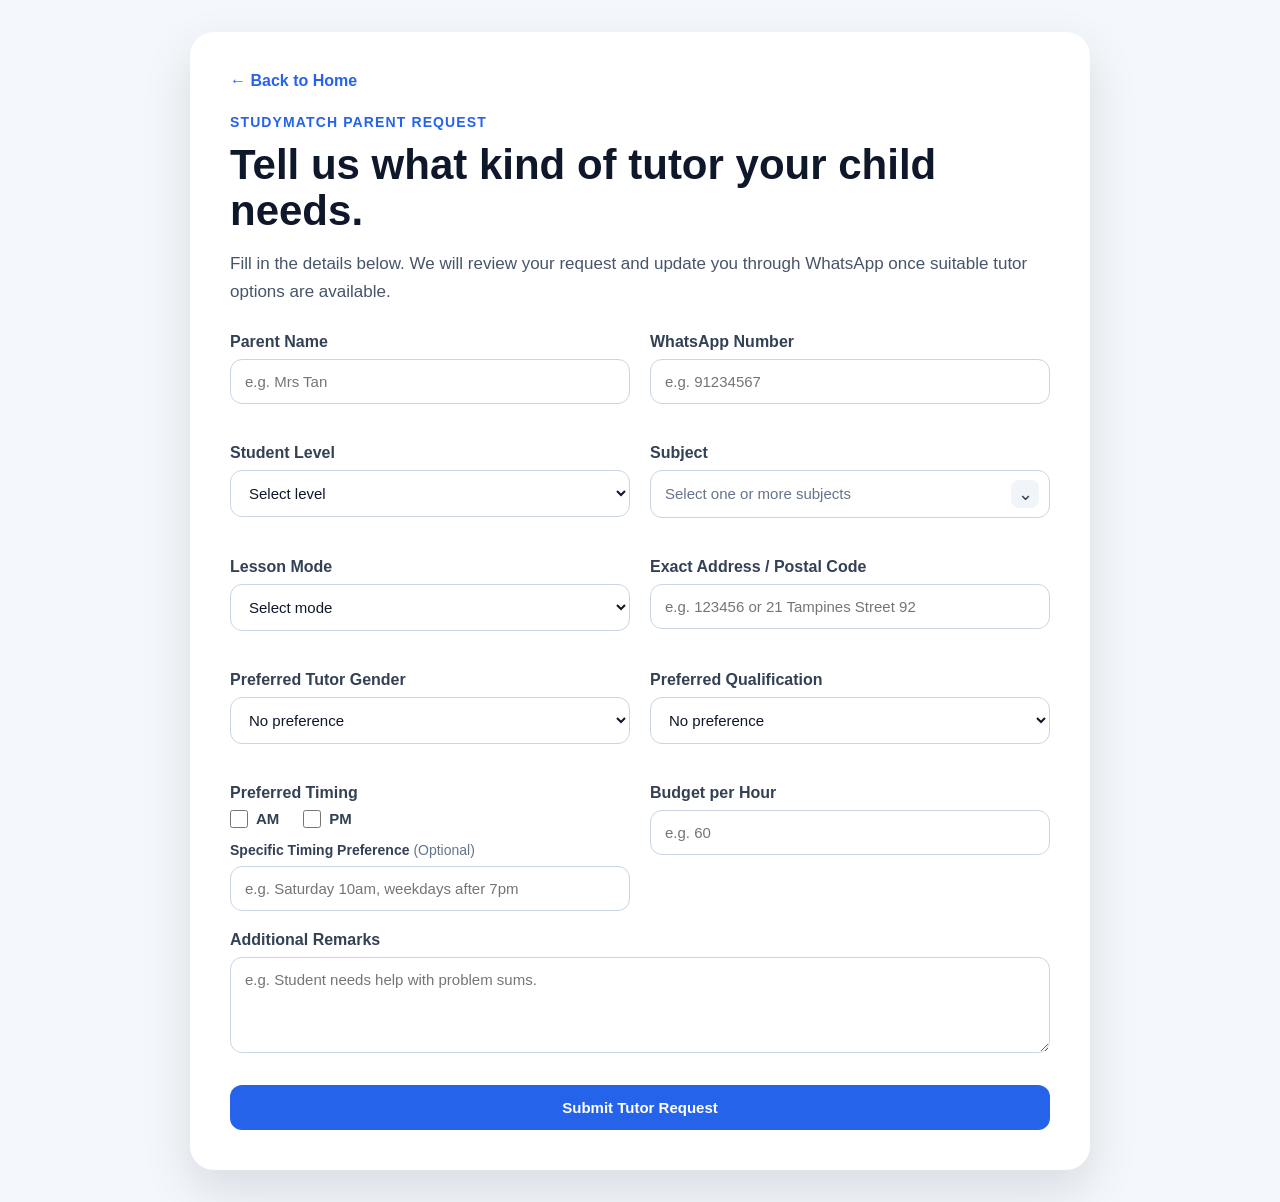
==== commit 1848f8c4: "Make parent budget required" ====
--- a/parent-request.html
+++ b/parent-request.html
@@ -205,8 +205,14 @@
 
           <div class="form-group">
             <label for="budget">Budget per Hour</label>
-            <input type="text" id="budget" placeholder="e.g. $35/hr" />
-          </div>
+        <input 
+          type="text" 
+          id="budget" 
+          name="budget" 
+          placeholder="e.g. 60" 
+          required
+        />
+        </div>
         </div>
 
         <div class="form-group full-width">
